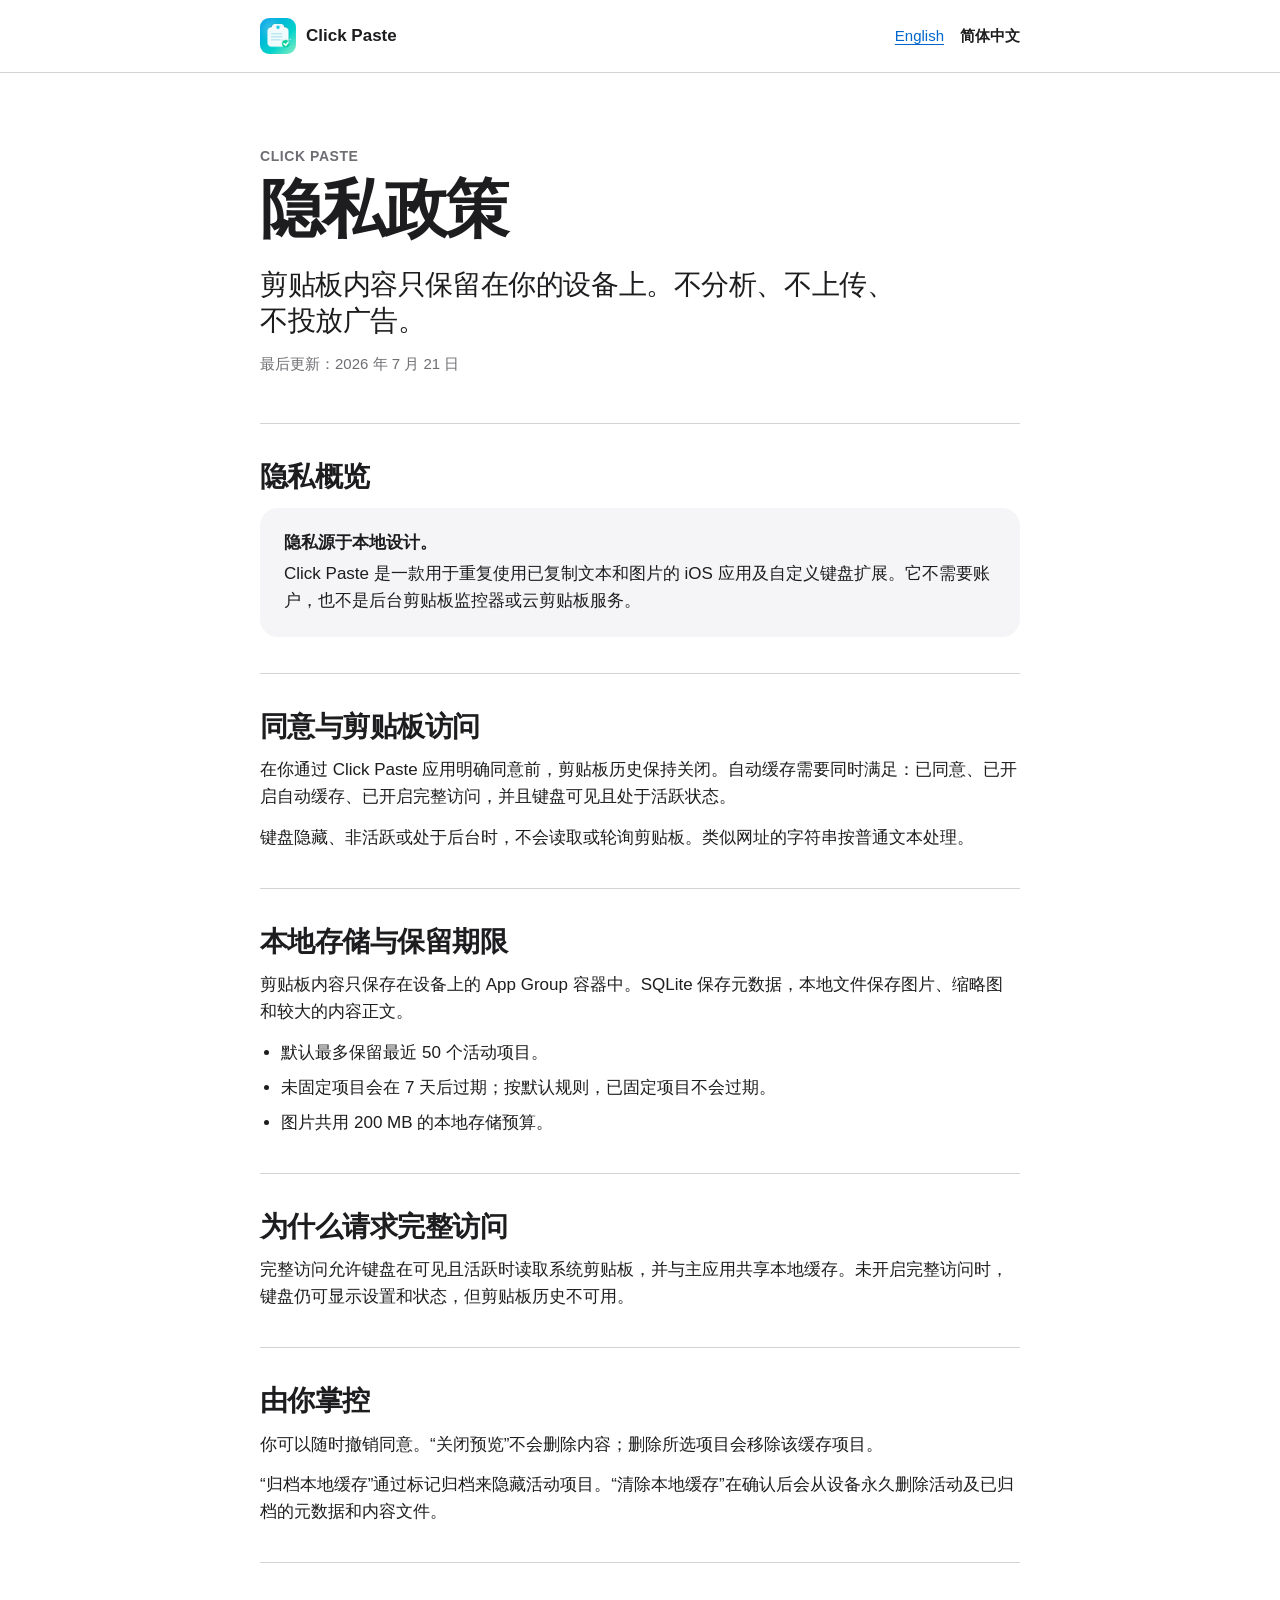
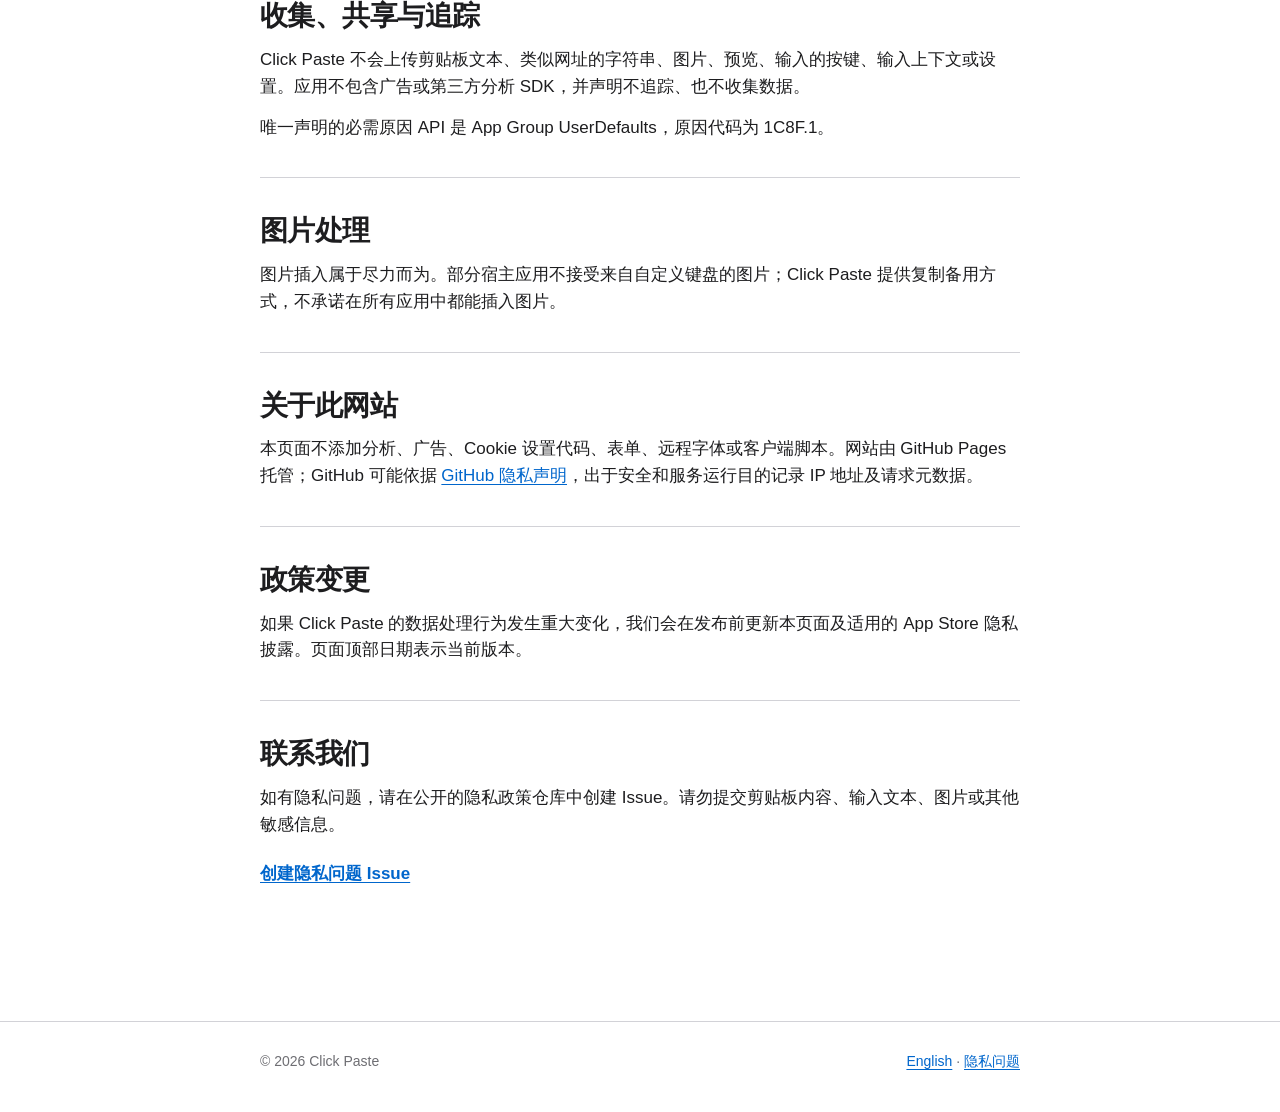
==== zh-cn/index.html @ 2f7a1a5c "feat: add bilingual privacy policy" ====
<!doctype html>
<html lang="zh-CN">
<head>
  <meta charset="utf-8">
  <meta name="viewport" content="width=device-width, initial-scale=1">
  <meta name="color-scheme" content="light dark">
  <meta http-equiv="Content-Security-Policy" content="default-src 'none'; style-src 'self'; img-src 'self'; script-src 'none'; object-src 'none'; base-uri 'none'; form-action 'none'">
  <meta name="description" content="Click Paste 隐私政策：一款在 iPhone 和 iPad 上运行的本地剪贴板键盘。">
  <title>隐私政策 — Click Paste</title>
  <link rel="canonical" href="https://abreadtree.github.io/click-paste-privacy/zh-cn/">
  <link rel="alternate" hreflang="en" href="https://abreadtree.github.io/click-paste-privacy/">
  <link rel="alternate" hreflang="zh-Hans" href="https://abreadtree.github.io/click-paste-privacy/zh-cn/">
  <link rel="icon" href="../assets/click-paste-icon.png">
  <link rel="stylesheet" href="../styles.css">
</head>
<body>
  <a class="skip-link" href="#main">跳到隐私政策正文</a>
  <header class="site-header"><div class="header-inner"><a class="brand" href="../"><img src="../assets/click-paste-icon.png" alt="" width="36" height="36">Click Paste</a><nav class="language-nav" aria-label="语言"><a href="../" lang="en">English</a><a href="./" lang="zh-Hans" aria-current="page">简体中文</a></nav></div></header>
  <main id="main" class="page-shell"><article>
    <header class="hero"><p class="eyebrow">Click Paste</p><h1>隐私政策</h1><p class="promise">剪贴板内容只保留在你的设备上。不分析、不上传、不投放广告。</p><p class="updated">最后更新：2026 年 7 月 21 日</p></header>
    <section class="policy-section" aria-labelledby="overview"><h2 id="overview">隐私概览</h2><div class="privacy-summary"><strong>隐私源于本地设计。</strong>Click Paste 是一款用于重复使用已复制文本和图片的 iOS 应用及自定义键盘扩展。它不需要账户，也不是后台剪贴板监控器或云剪贴板服务。</div></section>
    <section class="policy-section" aria-labelledby="access"><h2 id="access">同意与剪贴板访问</h2><p>在你通过 Click Paste 应用明确同意前，剪贴板历史保持关闭。自动缓存需要同时满足：已同意、已开启自动缓存、已开启完整访问，并且键盘可见且处于活跃状态。</p><p>键盘隐藏、非活跃或处于后台时，不会读取或轮询剪贴板。类似网址的字符串按普通文本处理。</p></section>
    <section class="policy-section" aria-labelledby="storage"><h2 id="storage">本地存储与保留期限</h2><p>剪贴板内容只保存在设备上的 App Group 容器中。SQLite 保存元数据，本地文件保存图片、缩略图和较大的内容正文。</p><ul><li>默认最多保留最近 50 个活动项目。</li><li>未固定项目会在 7 天后过期；按默认规则，已固定项目不会过期。</li><li>图片共用 200 MB 的本地存储预算。</li></ul></section>
    <section class="policy-section" aria-labelledby="full-access"><h2 id="full-access">为什么请求完整访问</h2><p>完整访问允许键盘在可见且活跃时读取系统剪贴板，并与主应用共享本地缓存。未开启完整访问时，键盘仍可显示设置和状态，但剪贴板历史不可用。</p></section>
    <section class="policy-section" aria-labelledby="controls"><h2 id="controls">由你掌控</h2><p>你可以随时撤销同意。“关闭预览”不会删除内容；删除所选项目会移除该缓存项目。</p><p>“归档本地缓存”通过标记归档来隐藏活动项目。“清除本地缓存”在确认后会从设备永久删除活动及已归档的元数据和内容文件。</p></section>
    <section class="policy-section" aria-labelledby="collection"><h2 id="collection">收集、共享与追踪</h2><p>Click Paste 不会上传剪贴板文本、类似网址的字符串、图片、预览、输入的按键、输入上下文或设置。应用不包含广告或第三方分析 SDK，并声明不追踪、也不收集数据。</p><p>唯一声明的必需原因 API 是 App Group UserDefaults，原因代码为 1C8F.1。</p></section>
    <section class="policy-section" aria-labelledby="images"><h2 id="images">图片处理</h2><p>图片插入属于尽力而为。部分宿主应用不接受来自自定义键盘的图片；Click Paste 提供复制备用方式，不承诺在所有应用中都能插入图片。</p></section>
    <section class="policy-section" aria-labelledby="website"><h2 id="website">关于此网站</h2><p>本页面不添加分析、广告、Cookie 设置代码、表单、远程字体或客户端脚本。网站由 GitHub Pages 托管；GitHub 可能依据 <a href="https://docs.github.com/en/site-policy/privacy-policies/github-general-privacy-statement">GitHub 隐私声明</a>，出于安全和服务运行目的记录 IP 地址及请求元数据。</p></section>
    <section class="policy-section" aria-labelledby="changes"><h2 id="changes">政策变更</h2><p>如果 Click Paste 的数据处理行为发生重大变化，我们会在发布前更新本页面及适用的 App Store 隐私披露。页面顶部日期表示当前版本。</p></section>
    <section class="policy-section" aria-labelledby="contact"><h2 id="contact">联系我们</h2><p>如有隐私问题，请在公开的隐私政策仓库中创建 Issue。请勿提交剪贴板内容、输入文本、图片或其他敏感信息。</p><a class="contact-link" href="https://github.com/ABreadTree/click-paste-privacy/issues/new?template=privacy-question.yml">创建隐私问题 Issue</a></section>
  </article></main>
  <footer class="site-footer"><div class="footer-inner"><p>© 2026 Click Paste</p><p><a href="../" lang="en">English</a> · <a href="https://github.com/ABreadTree/click-paste-privacy/issues">隐私问题</a></p></div></footer>
</body>
</html>
---- styles.css ----
:root {
  color-scheme: light dark;
  --background: #ffffff;
  --surface: #f5f5f7;
  --text: #1d1d1f;
  --secondary: #6e6e73;
  --separator: #d2d2d7;
  --link: #06c;
  --focus: #0071e3;
  --content-width: 760px;
  font-family: -apple-system, BlinkMacSystemFont, "SF Pro Text", "Helvetica Neue", Arial, sans-serif;
}

* { box-sizing: border-box; }

html { scroll-behavior: smooth; }

body {
  margin: 0;
  background: var(--background);
  color: var(--text);
  font-size: 17px;
  line-height: 1.58;
  -webkit-font-smoothing: antialiased;
}

a { color: var(--link); text-underline-offset: 0.18em; }
a:hover { text-decoration-thickness: 2px; }
a:focus-visible {
  outline: 3px solid var(--focus);
  outline-offset: 4px;
  border-radius: 4px;
}

.skip-link {
  position: fixed;
  left: 16px;
  top: -80px;
  z-index: 10;
  padding: 10px 14px;
  background: var(--text);
  color: var(--background);
  border-radius: 10px;
}
.skip-link:focus { top: 16px; }

.site-header {
  border-bottom: 1px solid var(--separator);
  background: color-mix(in srgb, var(--background) 92%, transparent);
}
.header-inner,
.page-shell,
.footer-inner {
  width: min(calc(100% - 40px), var(--content-width));
  max-width: 760px;
  margin: 0 auto;
}
.header-inner {
  min-height: 72px;
  display: flex;
  align-items: center;
  justify-content: space-between;
  gap: 20px;
}
.brand {
  display: inline-flex;
  align-items: center;
  gap: 10px;
  color: var(--text);
  font-weight: 650;
  text-decoration: none;
}
.brand img { width: 36px; height: 36px; border-radius: 9px; }
.language-nav { display: flex; align-items: center; gap: 16px; }
.language-nav a {
  min-height: 44px;
  display: inline-flex;
  align-items: center;
  font-size: 15px;
}
.language-nav [aria-current="page"] {
  color: var(--text);
  font-weight: 650;
  text-decoration: none;
}

.page-shell { padding: 72px 0 88px; }
.hero { padding-bottom: 48px; }
.eyebrow {
  margin: 0 0 10px;
  color: var(--secondary);
  font-size: 14px;
  font-weight: 650;
  letter-spacing: 0.04em;
  text-transform: uppercase;
}
h1 {
  margin: 0;
  font-size: clamp(42px, 7vw, 64px);
  line-height: 1.03;
  letter-spacing: -0.035em;
}
.promise {
  max-width: 640px;
  margin: 24px 0 12px;
  font-size: clamp(21px, 3vw, 28px);
  line-height: 1.3;
  letter-spacing: -0.015em;
}
.updated { margin: 0; color: var(--secondary); font-size: 15px; }

.policy-section {
  padding: 36px 0;
  border-top: 1px solid var(--separator);
}
.policy-section h2 {
  margin: 0 0 14px;
  font-size: 28px;
  line-height: 1.2;
  letter-spacing: -0.018em;
}
.policy-section p { margin: 0 0 14px; }
.policy-section p:last-child { margin-bottom: 0; }
.policy-section ul { margin: 14px 0 0; padding-left: 1.25em; }
.policy-section li + li { margin-top: 8px; }
.privacy-summary {
  margin: 4px 0 0;
  padding: 22px 24px;
  background: var(--surface);
  border-radius: 18px;
}
.privacy-summary strong { display: block; margin-bottom: 4px; }
.contact-link {
  min-height: 44px;
  display: inline-flex;
  align-items: center;
  font-weight: 650;
}

.site-footer { border-top: 1px solid var(--separator); }
.footer-inner {
  padding: 28px 0 40px;
  display: flex;
  justify-content: space-between;
  gap: 20px;
  color: var(--secondary);
  font-size: 14px;
}
.footer-inner p { margin: 0; }
.error-page { min-height: 72vh; display: grid; align-content: center; }
.error-links { display: flex; flex-wrap: wrap; gap: 18px; }

@media (max-width: 620px) {
  body { font-size: 16px; }
  .header-inner { align-items: flex-start; padding: 14px 0; }
  .language-nav { gap: 12px; }
  .page-shell { padding: 48px 0 64px; }
  .hero { padding-bottom: 36px; }
  .policy-section { padding: 30px 0; }
  .footer-inner { flex-direction: column; }
}

@media (prefers-color-scheme: dark) {
  :root {
    --background: #000000;
    --surface: #1c1c1e;
    --text: #f5f5f7;
    --secondary: #a1a1a6;
    --separator: #38383a;
    --link: #2997ff;
    --focus: #64d2ff;
  }
}

@media (prefers-reduced-motion: reduce) {
  html { scroll-behavior: auto; }
  *, *::before, *::after {
    animation-duration: 0.01ms !important;
    animation-iteration-count: 1 !important;
    transition-duration: 0.01ms !important;
  }
}
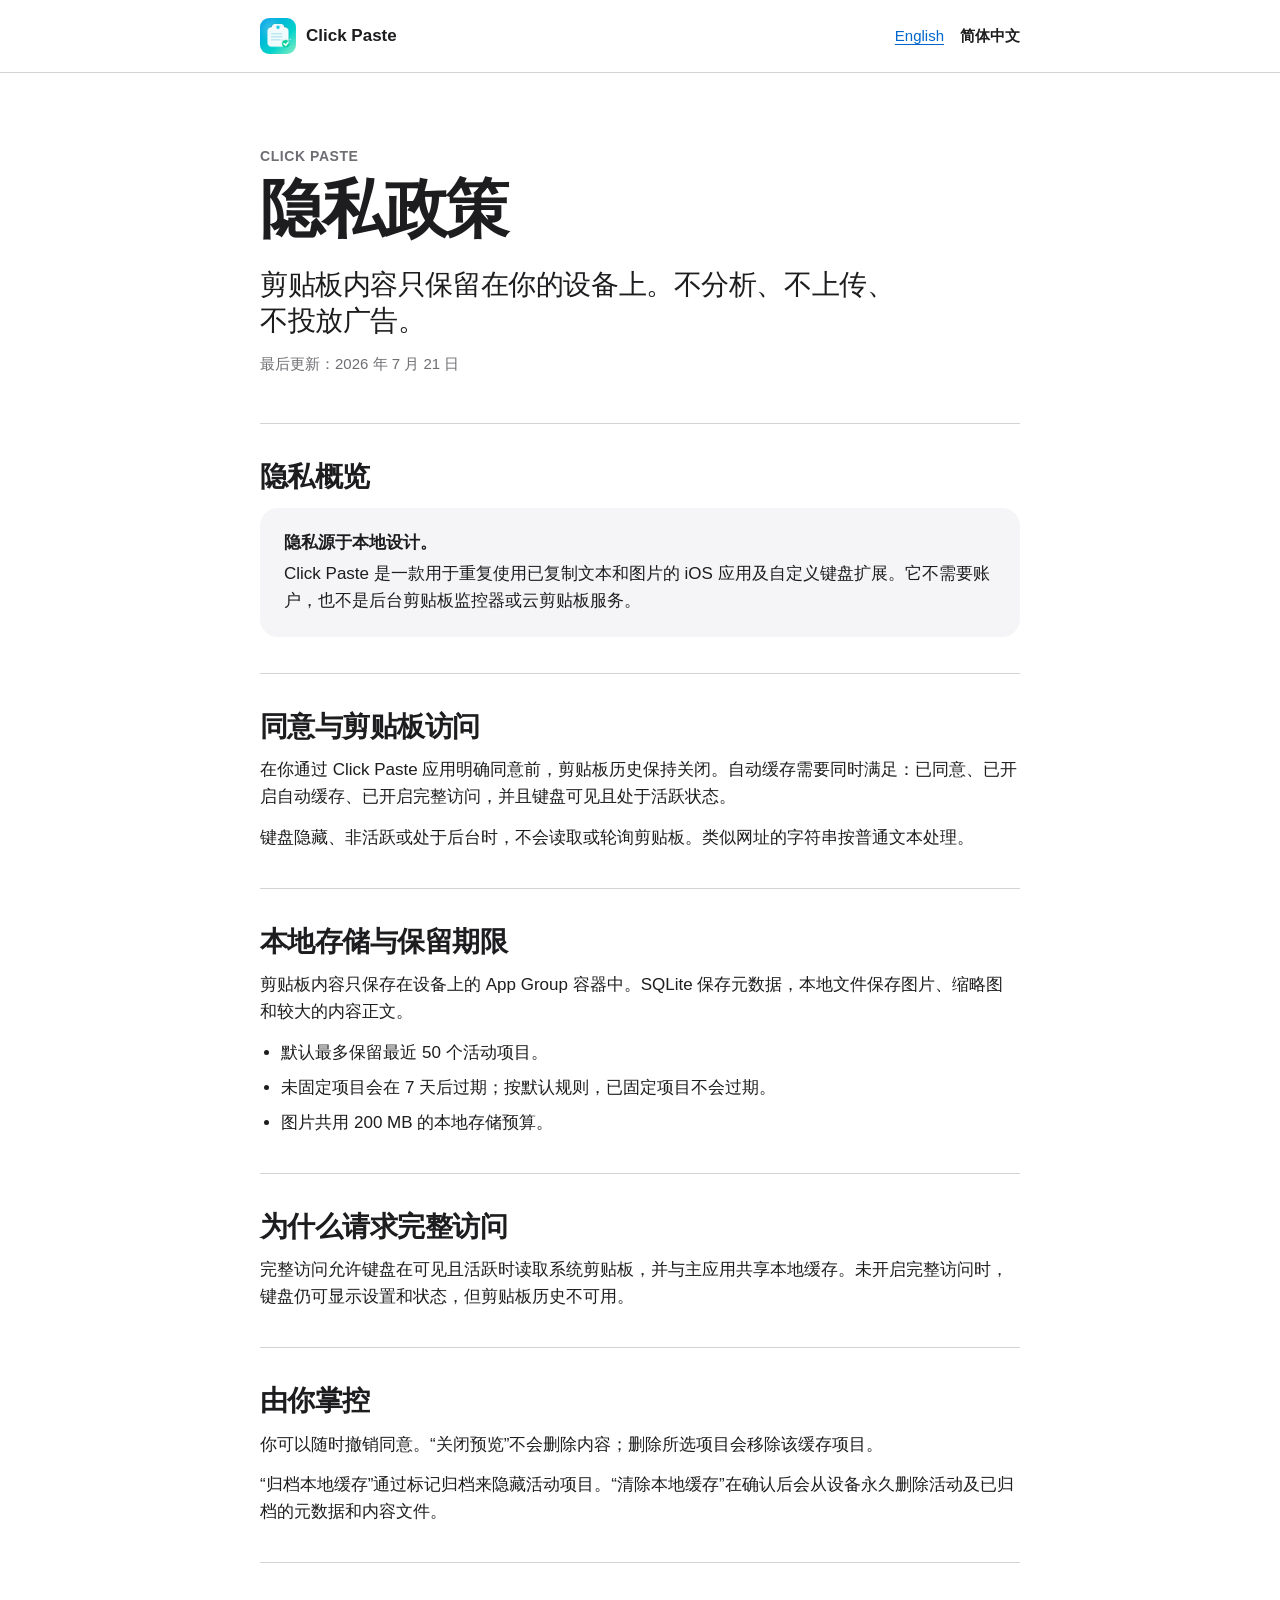
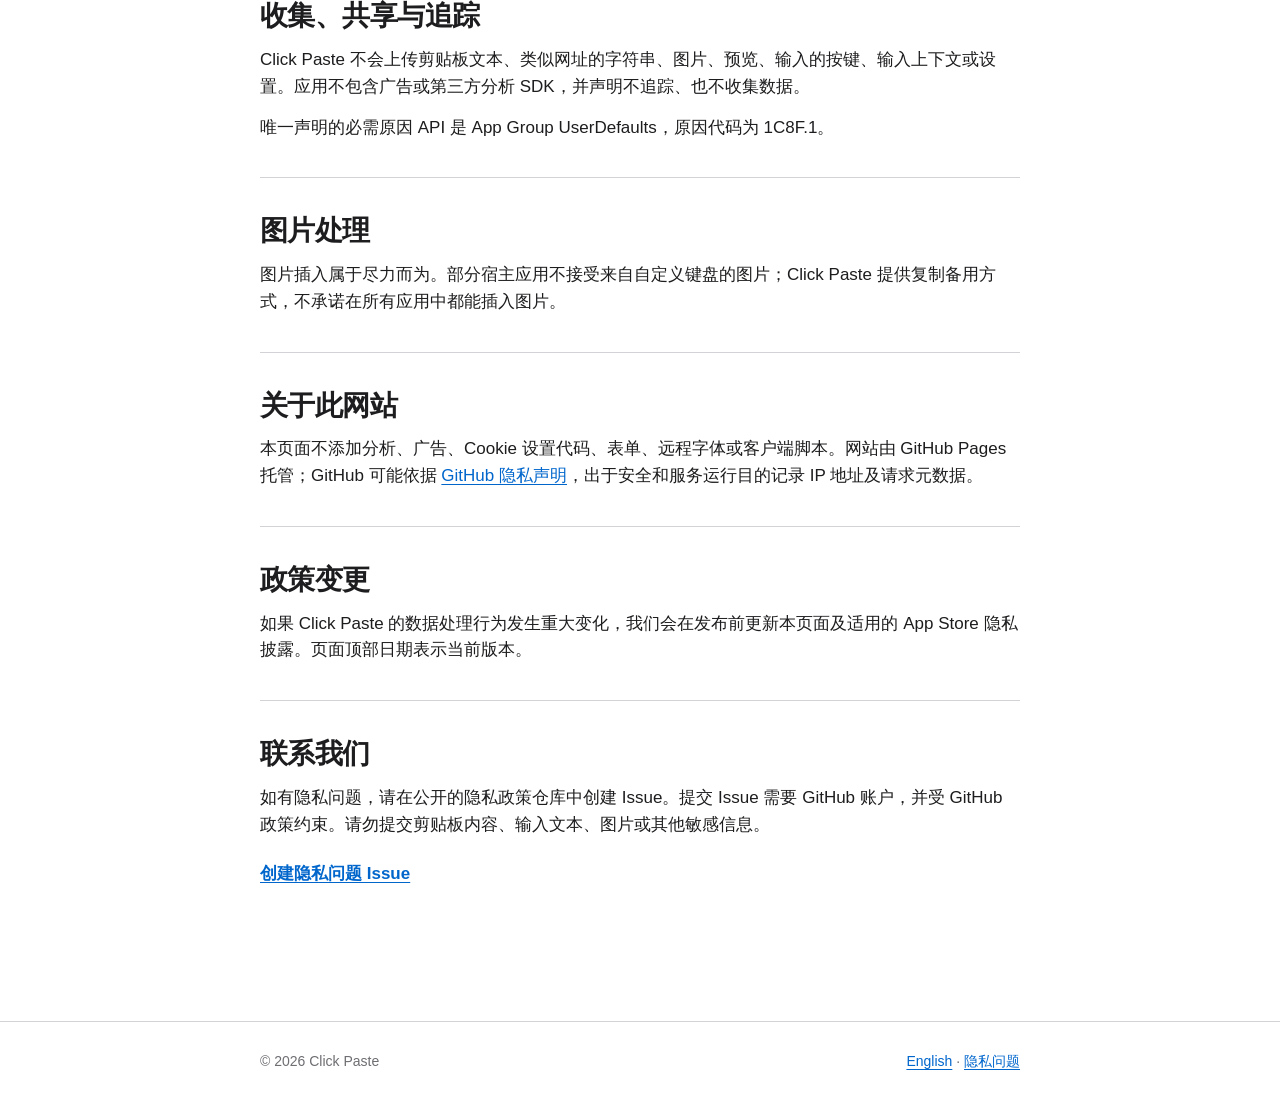
==== commit 6e802805: "fix: disclose GitHub issue requirements" ====
--- a/zh-cn/index.html
+++ b/zh-cn/index.html
@@ -27,7 +27,7 @@
     <section class="policy-section" aria-labelledby="images"><h2 id="images">图片处理</h2><p>图片插入属于尽力而为。部分宿主应用不接受来自自定义键盘的图片；Click Paste 提供复制备用方式，不承诺在所有应用中都能插入图片。</p></section>
     <section class="policy-section" aria-labelledby="website"><h2 id="website">关于此网站</h2><p>本页面不添加分析、广告、Cookie 设置代码、表单、远程字体或客户端脚本。网站由 GitHub Pages 托管；GitHub 可能依据 <a href="https://docs.github.com/en/site-policy/privacy-policies/github-general-privacy-statement">GitHub 隐私声明</a>，出于安全和服务运行目的记录 IP 地址及请求元数据。</p></section>
     <section class="policy-section" aria-labelledby="changes"><h2 id="changes">政策变更</h2><p>如果 Click Paste 的数据处理行为发生重大变化，我们会在发布前更新本页面及适用的 App Store 隐私披露。页面顶部日期表示当前版本。</p></section>
-    <section class="policy-section" aria-labelledby="contact"><h2 id="contact">联系我们</h2><p>如有隐私问题，请在公开的隐私政策仓库中创建 Issue。请勿提交剪贴板内容、输入文本、图片或其他敏感信息。</p><a class="contact-link" href="https://github.com/ABreadTree/click-paste-privacy/issues/new?template=privacy-question.yml">创建隐私问题 Issue</a></section>
+    <section class="policy-section" aria-labelledby="contact"><h2 id="contact">联系我们</h2><p>如有隐私问题，请在公开的隐私政策仓库中创建 Issue。提交 Issue 需要 GitHub 账户，并受 GitHub 政策约束。请勿提交剪贴板内容、输入文本、图片或其他敏感信息。</p><a class="contact-link" href="https://github.com/ABreadTree/click-paste-privacy/issues/new?template=privacy-question.yml">创建隐私问题 Issue</a></section>
   </article></main>
   <footer class="site-footer"><div class="footer-inner"><p>© 2026 Click Paste</p><p><a href="../" lang="en">English</a> · <a href="https://github.com/ABreadTree/click-paste-privacy/issues">隐私问题</a></p></div></footer>
 </body>
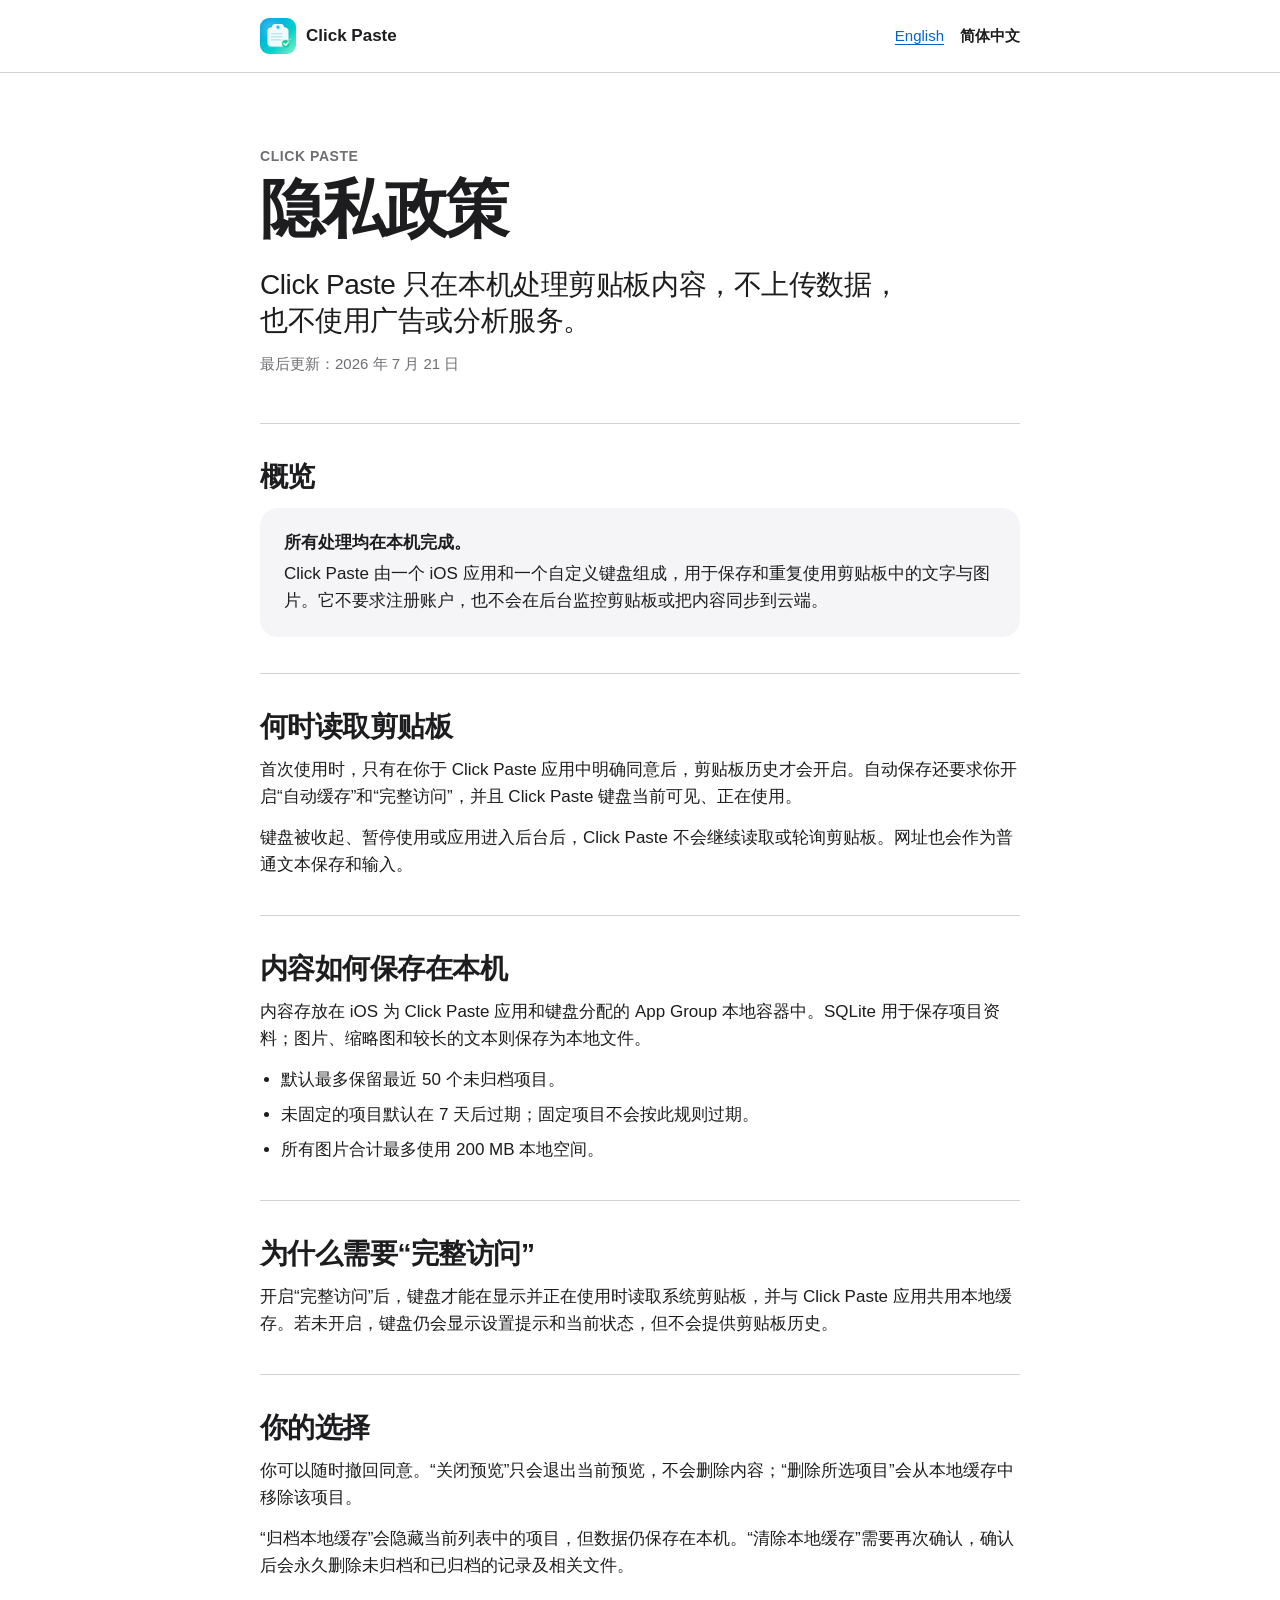
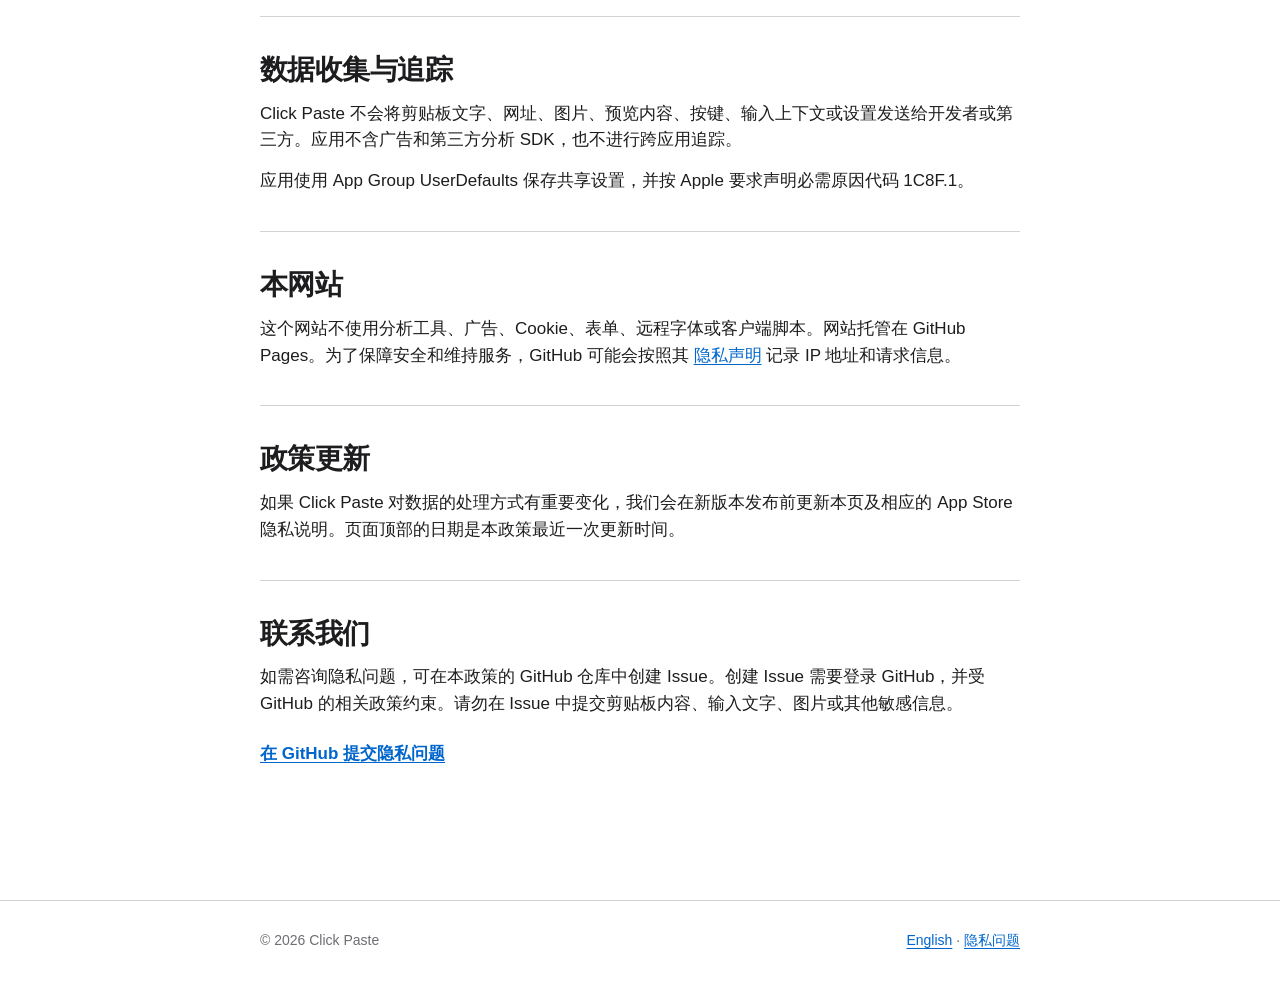
==== commit c9425d07: "docs: refine simplified Chinese privacy copy" ====
--- a/zh-cn/index.html
+++ b/zh-cn/index.html
@@ -5,7 +5,7 @@
   <meta name="viewport" content="width=device-width, initial-scale=1">
   <meta name="color-scheme" content="light dark">
   <meta http-equiv="Content-Security-Policy" content="default-src 'none'; style-src 'self'; img-src 'self'; script-src 'none'; object-src 'none'; base-uri 'none'; form-action 'none'">
-  <meta name="description" content="Click Paste 隐私政策：一款在 iPhone 和 iPad 上运行的本地剪贴板键盘。">
+  <meta name="description" content="Click Paste 隐私政策，说明应用如何在 iPhone 和 iPad 本地处理剪贴板内容。">
   <title>隐私政策 — Click Paste</title>
   <link rel="canonical" href="https://abreadtree.github.io/click-paste-privacy/zh-cn/">
   <link rel="alternate" hreflang="en" href="https://abreadtree.github.io/click-paste-privacy/">
@@ -14,20 +14,19 @@
   <link rel="stylesheet" href="../styles.css">
 </head>
 <body>
-  <a class="skip-link" href="#main">跳到隐私政策正文</a>
+  <a class="skip-link" href="#main">跳至正文</a>
   <header class="site-header"><div class="header-inner"><a class="brand" href="../"><img src="../assets/click-paste-icon.png" alt="" width="36" height="36">Click Paste</a><nav class="language-nav" aria-label="语言"><a href="../" lang="en">English</a><a href="./" lang="zh-Hans" aria-current="page">简体中文</a></nav></div></header>
   <main id="main" class="page-shell"><article>
-    <header class="hero"><p class="eyebrow">Click Paste</p><h1>隐私政策</h1><p class="promise">剪贴板内容只保留在你的设备上。不分析、不上传、不投放广告。</p><p class="updated">最后更新：2026 年 7 月 21 日</p></header>
-    <section class="policy-section" aria-labelledby="overview"><h2 id="overview">隐私概览</h2><div class="privacy-summary"><strong>隐私源于本地设计。</strong>Click Paste 是一款用于重复使用已复制文本和图片的 iOS 应用及自定义键盘扩展。它不需要账户，也不是后台剪贴板监控器或云剪贴板服务。</div></section>
-    <section class="policy-section" aria-labelledby="access"><h2 id="access">同意与剪贴板访问</h2><p>在你通过 Click Paste 应用明确同意前，剪贴板历史保持关闭。自动缓存需要同时满足：已同意、已开启自动缓存、已开启完整访问，并且键盘可见且处于活跃状态。</p><p>键盘隐藏、非活跃或处于后台时，不会读取或轮询剪贴板。类似网址的字符串按普通文本处理。</p></section>
-    <section class="policy-section" aria-labelledby="storage"><h2 id="storage">本地存储与保留期限</h2><p>剪贴板内容只保存在设备上的 App Group 容器中。SQLite 保存元数据，本地文件保存图片、缩略图和较大的内容正文。</p><ul><li>默认最多保留最近 50 个活动项目。</li><li>未固定项目会在 7 天后过期；按默认规则，已固定项目不会过期。</li><li>图片共用 200 MB 的本地存储预算。</li></ul></section>
-    <section class="policy-section" aria-labelledby="full-access"><h2 id="full-access">为什么请求完整访问</h2><p>完整访问允许键盘在可见且活跃时读取系统剪贴板，并与主应用共享本地缓存。未开启完整访问时，键盘仍可显示设置和状态，但剪贴板历史不可用。</p></section>
-    <section class="policy-section" aria-labelledby="controls"><h2 id="controls">由你掌控</h2><p>你可以随时撤销同意。“关闭预览”不会删除内容；删除所选项目会移除该缓存项目。</p><p>“归档本地缓存”通过标记归档来隐藏活动项目。“清除本地缓存”在确认后会从设备永久删除活动及已归档的元数据和内容文件。</p></section>
-    <section class="policy-section" aria-labelledby="collection"><h2 id="collection">收集、共享与追踪</h2><p>Click Paste 不会上传剪贴板文本、类似网址的字符串、图片、预览、输入的按键、输入上下文或设置。应用不包含广告或第三方分析 SDK，并声明不追踪、也不收集数据。</p><p>唯一声明的必需原因 API 是 App Group UserDefaults，原因代码为 1C8F.1。</p></section>
-    <section class="policy-section" aria-labelledby="images"><h2 id="images">图片处理</h2><p>图片插入属于尽力而为。部分宿主应用不接受来自自定义键盘的图片；Click Paste 提供复制备用方式，不承诺在所有应用中都能插入图片。</p></section>
-    <section class="policy-section" aria-labelledby="website"><h2 id="website">关于此网站</h2><p>本页面不添加分析、广告、Cookie 设置代码、表单、远程字体或客户端脚本。网站由 GitHub Pages 托管；GitHub 可能依据 <a href="https://docs.github.com/en/site-policy/privacy-policies/github-general-privacy-statement">GitHub 隐私声明</a>，出于安全和服务运行目的记录 IP 地址及请求元数据。</p></section>
-    <section class="policy-section" aria-labelledby="changes"><h2 id="changes">政策变更</h2><p>如果 Click Paste 的数据处理行为发生重大变化，我们会在发布前更新本页面及适用的 App Store 隐私披露。页面顶部日期表示当前版本。</p></section>
-    <section class="policy-section" aria-labelledby="contact"><h2 id="contact">联系我们</h2><p>如有隐私问题，请在公开的隐私政策仓库中创建 Issue。提交 Issue 需要 GitHub 账户，并受 GitHub 政策约束。请勿提交剪贴板内容、输入文本、图片或其他敏感信息。</p><a class="contact-link" href="https://github.com/ABreadTree/click-paste-privacy/issues/new?template=privacy-question.yml">创建隐私问题 Issue</a></section>
+    <header class="hero"><p class="eyebrow">Click Paste</p><h1>隐私政策</h1><p class="promise">Click Paste 只在本机处理剪贴板内容，不上传数据，也不使用广告或分析服务。</p><p class="updated">最后更新：2026 年 7 月 21 日</p></header>
+    <section class="policy-section" aria-labelledby="overview"><h2 id="overview">概览</h2><div class="privacy-summary"><strong>所有处理均在本机完成。</strong>Click Paste 由一个 iOS 应用和一个自定义键盘组成，用于保存和重复使用剪贴板中的文字与图片。它不要求注册账户，也不会在后台监控剪贴板或把内容同步到云端。</div></section>
+    <section class="policy-section" aria-labelledby="access"><h2 id="access">何时读取剪贴板</h2><p>首次使用时，只有在你于 Click Paste 应用中明确同意后，剪贴板历史才会开启。自动保存还要求你开启“自动缓存”和“完整访问”，并且 Click Paste 键盘当前可见、正在使用。</p><p>键盘被收起、暂停使用或应用进入后台后，Click Paste 不会继续读取或轮询剪贴板。网址也会作为普通文本保存和输入。</p></section>
+    <section class="policy-section" aria-labelledby="storage"><h2 id="storage">内容如何保存在本机</h2><p>内容存放在 iOS 为 Click Paste 应用和键盘分配的 App Group 本地容器中。SQLite 用于保存项目资料；图片、缩略图和较长的文本则保存为本地文件。</p><ul><li>默认最多保留最近 50 个未归档项目。</li><li>未固定的项目默认在 7 天后过期；固定项目不会按此规则过期。</li><li>所有图片合计最多使用 200 MB 本地空间。</li></ul></section>
+    <section class="policy-section" aria-labelledby="full-access"><h2 id="full-access">为什么需要“完整访问”</h2><p>开启“完整访问”后，键盘才能在显示并正在使用时读取系统剪贴板，并与 Click Paste 应用共用本地缓存。若未开启，键盘仍会显示设置提示和当前状态，但不会提供剪贴板历史。</p></section>
+    <section class="policy-section" aria-labelledby="controls"><h2 id="controls">你的选择</h2><p>你可以随时撤回同意。“关闭预览”只会退出当前预览，不会删除内容；“删除所选项目”会从本地缓存中移除该项目。</p><p>“归档本地缓存”会隐藏当前列表中的项目，但数据仍保存在本机。“清除本地缓存”需要再次确认，确认后会永久删除未归档和已归档的记录及相关文件。</p></section>
+    <section class="policy-section" aria-labelledby="collection"><h2 id="collection">数据收集与追踪</h2><p>Click Paste 不会将剪贴板文字、网址、图片、预览内容、按键、输入上下文或设置发送给开发者或第三方。应用不含广告和第三方分析 SDK，也不进行跨应用追踪。</p><p>应用使用 App Group UserDefaults 保存共享设置，并按 Apple 要求声明必需原因代码 1C8F.1。</p></section>
+    <section class="policy-section" aria-labelledby="website"><h2 id="website">本网站</h2><p>这个网站不使用分析工具、广告、Cookie、表单、远程字体或客户端脚本。网站托管在 GitHub Pages。为了保障安全和维持服务，GitHub 可能会按照其 <a href="https://docs.github.com/en/site-policy/privacy-policies/github-general-privacy-statement">隐私声明</a> 记录 IP 地址和请求信息。</p></section>
+    <section class="policy-section" aria-labelledby="changes"><h2 id="changes">政策更新</h2><p>如果 Click Paste 对数据的处理方式有重要变化，我们会在新版本发布前更新本页及相应的 App Store 隐私说明。页面顶部的日期是本政策最近一次更新时间。</p></section>
+    <section class="policy-section" aria-labelledby="contact"><h2 id="contact">联系我们</h2><p>如需咨询隐私问题，可在本政策的 GitHub 仓库中创建 Issue。创建 Issue 需要登录 GitHub，并受 GitHub 的相关政策约束。请勿在 Issue 中提交剪贴板内容、输入文字、图片或其他敏感信息。</p><a class="contact-link" href="https://github.com/ABreadTree/click-paste-privacy/issues/new?template=privacy-question.yml">在 GitHub 提交隐私问题</a></section>
   </article></main>
   <footer class="site-footer"><div class="footer-inner"><p>© 2026 Click Paste</p><p><a href="../" lang="en">English</a> · <a href="https://github.com/ABreadTree/click-paste-privacy/issues">隐私问题</a></p></div></footer>
 </body>
